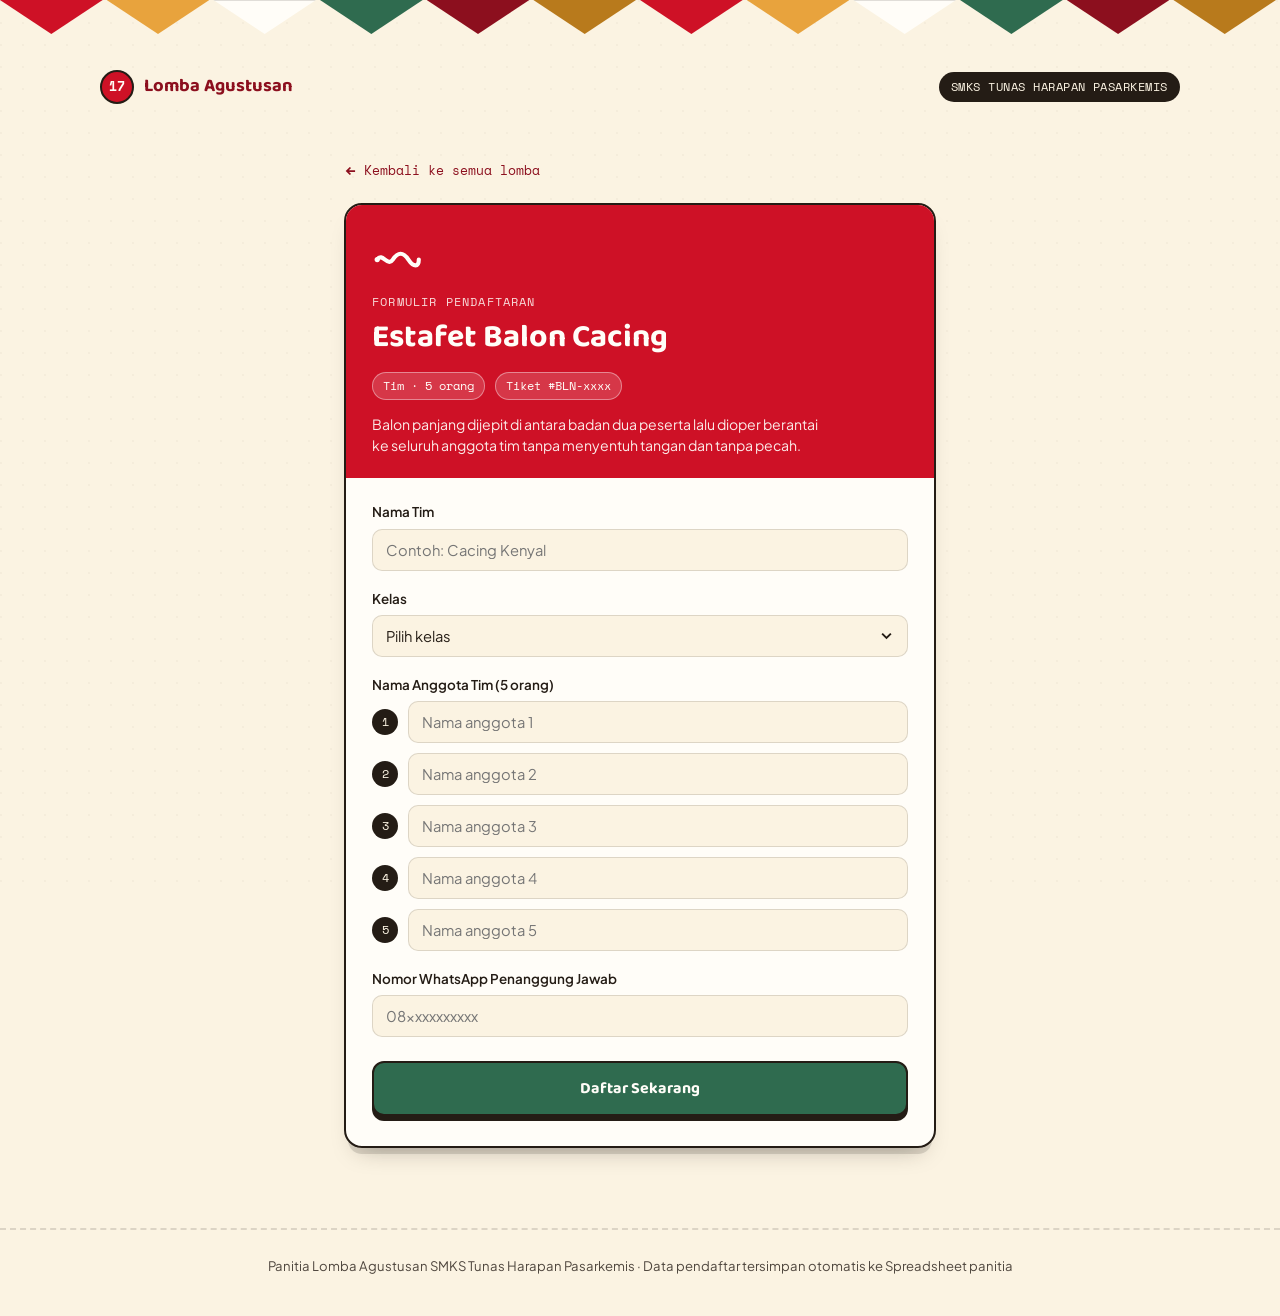
==== balon-cacing/index.html @ 1145a559 "Add files via upload" ====
<!DOCTYPE html>
<html lang="id">
<head>
<meta charset="UTF-8">
<meta name="viewport" content="width=device-width, initial-scale=1.0">
<title>Daftar Estafet Balon Cacing — Lomba Agustusan SMKS Tunas Harapan Pasarkemis</title>
<link rel="stylesheet" href="../style.css">
</head>
<body>

  <div class="bunting" aria-hidden="true">
    <span></span><span></span><span></span><span></span><span></span><span></span>
    <span></span><span></span><span></span><span></span><span></span><span></span>
  </div>

  <header class="site-header">
    <div class="wrap brand-row">
      <a href="../index.html" class="brand">
        <span class="brand-mark">17</span>
        Lomba Agustusan
      </a>
      <span class="tanggal-badge">SMKS TUNAS HARAPAN PASARKEMIS</span>
    </div>
  </header>

  <div class="form-page">
    <a href="../index.html" class="back-link">
      <svg viewBox="0 0 24 24" fill="none" stroke="currentColor" stroke-width="3"><path d="M19 12H5M11 6l-6 6 6 6"/></svg>
      Kembali ke semua lomba
    </a>

    <div class="form-card">
      <div class="kop">
        <svg class="icon-besar" viewBox="0 0 40 40" fill="none" stroke="currentColor" stroke-width="3.2" stroke-linecap="round" stroke-linejoin="round" style="color:var(--putih)">
          <path d="M4 22c4-6 8 6 12 0s8-6 12 0s8 6 8 0"/>
          <circle cx="4" cy="22" r="2" fill="currentColor" stroke="none"/>
        </svg>
        <div class="eyebrow">Formulir Pendaftaran</div>
        <h1>Estafet Balon Cacing</h1>
        <div class="meta">
          <span>Tim · 5 orang</span>
          <span>Tiket #BLN-xxxx</span>
        </div>
        <p class="cara-main">Balon panjang dijepit di antara badan dua peserta lalu dioper berantai ke seluruh anggota tim tanpa menyentuh tangan dan tanpa pecah.</p>
      </div>

      

      <form class="pendaftaran" id="form-pendaftaran">
        <div class="field">
          <label for="nama-tim">Nama Tim</label>
          <input type="text" id="nama-tim" required placeholder="Contoh: Cacing Kenyal">
        </div>

        <div class="field">
          <label for="kelas">Kelas</label>
          <select id="kelas" required>
            <option value="" disabled selected>Pilih kelas</option>
            <optgroup label="Kelas X">
              <option value="X TKR">X TKR</option>
              <option value="X MP">X MP</option>
              <option value="X TKJ">X TKJ</option>
            </optgroup>
            <optgroup label="Kelas XI">
              <option value="XI TKR">XI TKR</option>
              <option value="XI MP">XI MP</option>
              <option value="XI TKJ">XI TKJ</option>
            </optgroup>
          </select>
        </div>

        <div class="field">
          <label>Nama Anggota Tim (5 orang)</label>
          <div class="anggota-list" id="anggota-list">
            <div class="anggota-item">
              <span class="nomor">1</span>
              <input type="text" required placeholder="Nama anggota 1" id="anggota-1" class="anggota-input">
            </div>
            <div class="anggota-item">
              <span class="nomor">2</span>
              <input type="text" required placeholder="Nama anggota 2" id="anggota-2" class="anggota-input">
            </div>
            <div class="anggota-item">
              <span class="nomor">3</span>
              <input type="text" required placeholder="Nama anggota 3" id="anggota-3" class="anggota-input">
            </div>
            <div class="anggota-item">
              <span class="nomor">4</span>
              <input type="text" required placeholder="Nama anggota 4" id="anggota-4" class="anggota-input">
            </div>
            <div class="anggota-item">
              <span class="nomor">5</span>
              <input type="text" required placeholder="Nama anggota 5" id="anggota-5" class="anggota-input">
            </div>
          </div>
          <div id="peringatan-besar"></div>
        </div>

        <div class="field">
          <label for="whatsapp">Nomor WhatsApp Penanggung Jawab</label>
          <input type="tel" id="whatsapp" required placeholder="08xxxxxxxxxx">
        </div>

        <div class="form-msg" id="form-msg"></div>

        <button type="submit" class="submit-btn" id="submit-btn">Daftar Sekarang</button>
      </form>

      <div class="sukses" id="sukses">
        <div class="stempel">
          <svg viewBox="0 0 24 24" width="34" height="34" fill="none" stroke="currentColor" stroke-width="3"><path d="M5 13l4 4L19 7"/></svg>
        </div>
        <h2>Pendaftaran Berhasil!</h2>
        <p>Tim kamu sudah tercatat untuk Estafet Balon Cacing. Sampai jumpa di lapangan!</p>
        <span class="kode-tiket">Nomor tiket: <strong id="kode-tiket"></strong></span>
        <br>
        <a href="../index.html" class="kembali">← Daftar lomba lain</a>
      </div>
    </div>
  </div>

  <footer class="site-footer">
    <div class="wrap">Panitia Lomba Agustusan SMKS Tunas Harapan Pasarkemis · Data pendaftar tersimpan otomatis ke Spreadsheet panitia</div>
  </footer>

  <script src="../config.js"></script>
  <script>
    window.LOMBA = {
      namaSheet: "Estafet Balon Cacing",
      jumlahPeserta: 5,
      kodePrefix: "BLN",
      tandaiBerbadanBesar: false,
      maksBerbadanBesar: null
    };
  </script>
  <script src="../script.js"></script>
</body>
</html>
---- style.css ----
/* =========================================================
   LOMBA AGUSTUSAN — shared stylesheet
   Palette:
     --merah      #CE1126  (bendera)
     --merah-tua  #8C0F1E
     --krem       #FBF3E2  (kertas dasar)
     --putih      #FFFDF8
     --emas       #E8A33D  (medali / umbul-umbul)
     --hijau      #2F6B4F  (lapangan / status berhasil)
     --tinta      #241C15  (teks)
   Type:
     Display — 'Baloo 2' (bulat, tebal, ceria — gaya spanduk 17-an)
     Body    — 'Plus Jakarta Sans'
     Utility — 'Space Mono' (nomor tiket / badge jumlah peserta)
   ========================================================= */

@import url('https://fonts.googleapis.com/css2?family=Baloo+2:wght@500;600;700;800&family=Plus+Jakarta+Sans:wght@400;500;600;700&family=Space+Mono:wght@400;700&display=swap');

:root{
  --merah: #CE1126;
  --merah-tua: #8C0F1E;
  --krem: #FBF3E2;
  --putih: #FFFDF8;
  --emas: #E8A33D;
  --emas-tua: #B87A1C;
  --hijau: #2F6B4F;
  --tinta: #241C15;
  --tinta-soft: #241C15cc;
  --garis: #241C1524;

  --font-display: 'Baloo 2', system-ui, sans-serif;
  --font-body: 'Plus Jakarta Sans', system-ui, sans-serif;
  --font-mono: 'Space Mono', monospace;

  --radius: 18px;
  --shadow-card: 0 10px 0 -4px var(--garis), 0 14px 24px -14px rgba(36,28,20,0.35);
}

*{ box-sizing: border-box; }

html{ scroll-behavior: smooth; }

body{
  margin: 0;
  background: var(--krem);
  color: var(--tinta);
  font-family: var(--font-body);
  line-height: 1.5;
  -webkit-font-smoothing: antialiased;
}

body::before{
  /* halus tekstur kertas */
  content: "";
  position: fixed;
  inset: 0;
  pointer-events: none;
  z-index: 0;
  opacity: .5;
  background-image:
    radial-gradient(circle at 1px 1px, rgba(36,28,20,0.05) 1px, transparent 0);
  background-size: 22px 22px;
}

a{ color: inherit; }

img, svg{ display:block; max-width:100%; }

.wrap{
  position: relative;
  z-index: 1;
  max-width: 1080px;
  margin: 0 auto;
  padding: 0 24px;
}

/* -------------------- Umbul-umbul (bunting flags) -------------------- */

.bunting{
  display:flex;
  width:100%;
  height: 34px;
  overflow: hidden;
  line-height: 0;
}
.bunting span{
  flex: 1 0 34px;
  height: 34px;
  clip-path: polygon(0 0, 100% 0, 50% 100%);
  margin-right: 4px;
}
.bunting span:nth-child(6n+1){ background: var(--merah); }
.bunting span:nth-child(6n+2){ background: var(--emas); }
.bunting span:nth-child(6n+3){ background: var(--putih); border:1px solid var(--garis); border-bottom:none; }
.bunting span:nth-child(6n+4){ background: var(--hijau); }
.bunting span:nth-child(6n+5){ background: var(--merah-tua); }
.bunting span:nth-child(6n+6){ background: var(--emas-tua); }

/* -------------------- Header -------------------- */

.site-header{
  position: relative;
  z-index: 1;
  padding-top: 18px;
}
.brand-row{
  display:flex;
  align-items:center;
  justify-content:space-between;
  padding: 18px 0 26px;
  flex-wrap: wrap;
  gap: 12px;
}
.brand{
  display:flex;
  align-items:center;
  gap: 10px;
  font-family: var(--font-display);
  font-weight: 700;
  font-size: 1.15rem;
  text-decoration: none;
  color: var(--merah-tua);
}
.brand .brand-mark{
  width: 34px; height:34px;
  border-radius: 50%;
  background: var(--merah);
  display:flex; align-items:center; justify-content:center;
  color: var(--putih);
  font-family: var(--font-mono);
  font-size: .8rem;
  font-weight:700;
  border: 2px solid var(--tinta);
}
.tanggal-badge{
  font-family: var(--font-mono);
  font-size: .78rem;
  background: var(--tinta);
  color: var(--krem);
  padding: 6px 12px;
  border-radius: 999px;
  letter-spacing: .04em;
}

/* -------------------- Hero -------------------- */

.hero{
  position: relative;
  z-index: 1;
  padding: 20px 0 56px;
  text-align:center;
}
.hero .eyebrow{
  font-family: var(--font-mono);
  font-size: .82rem;
  letter-spacing: .12em;
  text-transform: uppercase;
  color: var(--merah-tua);
  display:inline-block;
  margin-bottom: 14px;
  border-bottom: 2px dashed var(--merah);
  padding-bottom: 4px;
}
.hero h1{
  font-family: var(--font-display);
  font-weight: 800;
  font-size: clamp(2.4rem, 6vw, 4.2rem);
  line-height: 1.02;
  margin: 0 0 16px;
  color: var(--merah);
  text-shadow: 3px 3px 0 var(--emas);
}
.hero h1 em{
  font-style: normal;
  color: var(--tinta);
  text-shadow: 3px 3px 0 var(--putih), 3px 3px 0 var(--merah)04;
  text-shadow: 3px 3px 0 var(--emas);
}
.hero p.lede{
  max-width: 560px;
  margin: 0 auto;
  font-size: 1.05rem;
  color: var(--tinta-soft);
}
.hero .scroll-hint{
  margin-top: 30px;
  display:inline-flex;
  align-items:center;
  gap:8px;
  font-family: var(--font-mono);
  font-size: .8rem;
  color: var(--merah-tua);
}

/* -------------------- Section label -------------------- */

.section-label{
  display:flex;
  align-items:baseline;
  gap: 12px;
  margin: 8px 0 22px;
}
.section-label h2{
  font-family: var(--font-display);
  font-size: 1.5rem;
  margin: 0;
  color: var(--tinta);
}
.section-label .count{
  font-family: var(--font-mono);
  font-size: .82rem;
  color: var(--merah-tua);
  background: var(--emas)40;
  padding: 3px 10px;
  border-radius: 999px;
}

/* -------------------- Kartu Tiket Lomba (signature element) -------------------- */

.grid-lomba{
  display:grid;
  grid-template-columns: repeat(2, 1fr);
  gap: 22px;
  padding-bottom: 70px;
  position: relative;
  z-index:1;
}

.tiket{
  display:flex;
  background: var(--putih);
  border: 2px solid var(--tinta);
  border-radius: var(--radius);
  box-shadow: var(--shadow-card);
  text-decoration:none;
  color: var(--tinta);
  overflow: hidden;
  transform: rotate(var(--tilt, 0deg));
  transition: transform .18s ease, box-shadow .18s ease;
}
.tiket:nth-child(3n+1){ --tilt: -0.6deg; }
.tiket:nth-child(3n+2){ --tilt: 0.5deg; }
.tiket:nth-child(3n+3){ --tilt: -0.3deg; }

.tiket:hover{
  transform: rotate(0deg) translateY(-4px);
  box-shadow: 0 14px 0 -4px var(--garis), 0 22px 30px -14px rgba(36,28,20,0.4);
}

.tiket .stub{
  flex: 0 0 108px;
  background: var(--merah);
  color: var(--putih);
  display:flex;
  flex-direction: column;
  align-items:center;
  justify-content:center;
  gap: 8px;
  padding: 14px 8px;
  position: relative;
}
.tiket .stub .icon{
  width: 40px; height: 40px;
}
.tiket .stub .jumlah{
  font-family: var(--font-mono);
  font-weight: 700;
  font-size: .74rem;
  text-align:center;
  letter-spacing: .02em;
  line-height: 1.25;
}
/* garis putus-putus tiket + lubang sobekan */
.tiket .perforasi{
  flex: 0 0 0;
  position: relative;
  border-left: 2px dashed var(--tinta);
}
.tiket .perforasi::before,
.tiket .perforasi::after{
  content:"";
  position:absolute;
  left: -9px;
  width: 18px; height: 18px;
  background: var(--krem);
  border: 2px solid var(--tinta);
  border-radius: 50%;
}
.tiket .perforasi::before{ top: -11px; }
.tiket .perforasi::after{ bottom: -11px; }

.tiket .info{
  flex: 1;
  padding: 16px 18px;
  display:flex;
  flex-direction:column;
  gap: 6px;
  justify-content:center;
}
.tiket .info h3{
  font-family: var(--font-display);
  font-size: 1.15rem;
  margin: 0;
  color: var(--merah-tua);
}
.tiket .info p{
  margin: 0;
  font-size: .86rem;
  color: var(--tinta-soft);
}
.tiket .info .daftar{
  margin-top: 8px;
  font-family: var(--font-mono);
  font-size: .78rem;
  font-weight: 700;
  color: var(--hijau);
  display:inline-flex;
  align-items:center;
  gap: 5px;
}
.tiket .info .daftar svg{ width: 14px; height: 14px; }

@media (max-width: 720px){
  .grid-lomba{ grid-template-columns: 1fr; }
}

/* -------------------- Footer -------------------- */

.site-footer{
  position: relative;
  z-index: 1;
  border-top: 2px dashed var(--garis);
  padding: 26px 0 40px;
  text-align:center;
  font-size: .82rem;
  color: var(--tinta-soft);
}

/* =========================================================
   HALAMAN PENDAFTARAN
   ========================================================= */

.form-page{
  max-width: 640px;
  margin: 0 auto;
  padding: 30px 24px 80px;
  position: relative;
  z-index: 1;
}

.back-link{
  display:inline-flex;
  align-items:center;
  gap: 6px;
  font-family: var(--font-mono);
  font-size: .8rem;
  color: var(--merah-tua);
  text-decoration:none;
  margin-bottom: 22px;
}
.back-link svg{ width: 14px; height:14px; }

.form-card{
  background: var(--putih);
  border: 2px solid var(--tinta);
  border-radius: var(--radius);
  box-shadow: var(--shadow-card);
  overflow: hidden;
}

.form-card .kop{
  background: var(--merah);
  color: var(--putih);
  padding: 26px 26px 22px;
  position: relative;
}
.form-card .kop .icon-besar{
  width: 52px; height: 52px;
  margin-bottom: 10px;
}
.form-card .kop .eyebrow{
  font-family: var(--font-mono);
  font-size: .74rem;
  letter-spacing: .1em;
  text-transform: uppercase;
  opacity: .85;
}
.form-card .kop h1{
  font-family: var(--font-display);
  font-size: clamp(1.5rem, 4vw, 2rem);
  margin: 4px 0 10px;
}
.form-card .kop .meta{
  display:flex;
  gap: 10px;
  flex-wrap: wrap;
}
.form-card .kop .meta span{
  font-family: var(--font-mono);
  font-size: .74rem;
  background: rgba(255,255,255,0.16);
  border: 1px solid rgba(255,255,255,0.4);
  padding: 4px 10px;
  border-radius: 999px;
}

.form-card .kop .cara-main{
  margin: 14px 0 0;
  font-size: .88rem;
  color: var(--putih);
  opacity: .92;
  max-width: 46ch;
}

.hint-box{
  margin: 16px 26px 0;
  background: var(--emas)26;
  border: 1.5px dashed var(--emas-tua);
  border-radius: 12px;
  padding: 12px 14px;
  font-size: .84rem;
  color: var(--merah-tua);
  display:flex;
  gap: 10px;
  align-items:flex-start;
}
.hint-box svg{ flex:0 0 18px; width:18px; height:18px; margin-top:1px; }

form.pendaftaran{
  padding: 24px 26px 30px;
  display:flex;
  flex-direction:column;
  gap: 18px;
}

.field label{
  display:block;
  font-size: .84rem;
  font-weight: 600;
  margin-bottom: 6px;
  color: var(--tinta);
}
.field .ket{
  font-weight: 400;
  color: var(--tinta-soft);
  font-size: .78rem;
}
.field input[type="text"],
.field input[type="tel"],
.field select{
  width: 100%;
  padding: 11px 13px;
  border: 1.5px solid var(--garis);
  border-radius: 10px;
  font-family: var(--font-body);
  font-size: .92rem;
  background: var(--krem);
  color: var(--tinta);
}
.field select{
  appearance: none;
  -webkit-appearance: none;
  background-image: url("data:image/svg+xml;utf8,<svg xmlns='http://www.w3.org/2000/svg' viewBox='0 0 24 24' fill='none' stroke='%23241C15' stroke-width='3'><path d='M5 9l7 7 7-7'/></svg>");
  background-repeat: no-repeat;
  background-position: right 13px center;
  background-size: 15px;
  padding-right: 36px;
}
.field input:focus,
.field select:focus{
  outline: none;
  border-color: var(--merah);
  box-shadow: 0 0 0 3px #CE112626;
}

.anggota-list{
  display:flex;
  flex-direction:column;
  gap: 10px;
}
.anggota-item{
  display:flex;
  align-items:center;
  gap: 10px;
}
.anggota-item .nomor{
  flex: 0 0 26px;
  height: 26px;
  border-radius: 50%;
  background: var(--tinta);
  color: var(--krem);
  font-family: var(--font-mono);
  font-size: .72rem;
  display:flex;
  align-items:center;
  justify-content:center;
}
.anggota-item input[type="text"]{ flex: 1; }
.anggota-item .besar-toggle{
  flex: 0 0 auto;
  display:flex;
  align-items:center;
  gap: 5px;
  font-size: .72rem;
  color: var(--tinta-soft);
  font-family: var(--font-mono);
  white-space: nowrap;
}

#peringatan-besar{
  font-size: .8rem;
  font-family: var(--font-mono);
  color: var(--merah-tua);
  display:none;
}
#peringatan-besar.show{ display:block; }

.submit-btn{
  margin-top: 6px;
  border: 2px solid var(--tinta);
  background: var(--hijau);
  color: var(--putih);
  font-family: var(--font-display);
  font-weight: 700;
  font-size: 1rem;
  padding: 13px 20px;
  border-radius: 12px;
  cursor: pointer;
  box-shadow: 0 5px 0 var(--tinta);
  transition: transform .1s ease, box-shadow .1s ease;
}
.submit-btn:hover{ transform: translateY(2px); box-shadow: 0 3px 0 var(--tinta); }
.submit-btn:active{ transform: translateY(5px); box-shadow: 0 0 0 var(--tinta); }
.submit-btn:disabled{ opacity: .6; cursor: progress; }

.form-msg{
  font-size: .84rem;
  font-family: var(--font-mono);
  padding: 10px 12px;
  border-radius: 10px;
  display:none;
}
.form-msg.show{ display:block; }
.form-msg.error{ background:#CE112618; color: var(--merah-tua); border: 1px solid #CE112640; }

.sukses{
  padding: 40px 26px 46px;
  text-align:center;
  display:none;
}
.sukses.show{ display:block; }
.sukses .stempel{
  width: 76px; height: 76px;
  margin: 0 auto 16px;
  border-radius: 50%;
  border: 3px solid var(--hijau);
  color: var(--hijau);
  display:flex; align-items:center; justify-content:center;
  transform: rotate(-8deg);
}
.sukses h2{
  font-family: var(--font-display);
  color: var(--hijau);
  margin: 0 0 8px;
}
.sukses p{ color: var(--tinta-soft); margin: 0 0 20px; }
.sukses .kode-tiket{
  display:inline-block;
  font-family: var(--font-mono);
  background: var(--tinta);
  color: var(--krem);
  padding: 8px 16px;
  border-radius: 999px;
  font-size: .82rem;
  margin-bottom: 20px;
}
.sukses a.kembali{
  display:inline-block;
  font-family: var(--font-mono);
  font-size: .84rem;
  color: var(--merah-tua);
  text-decoration: underline;
}
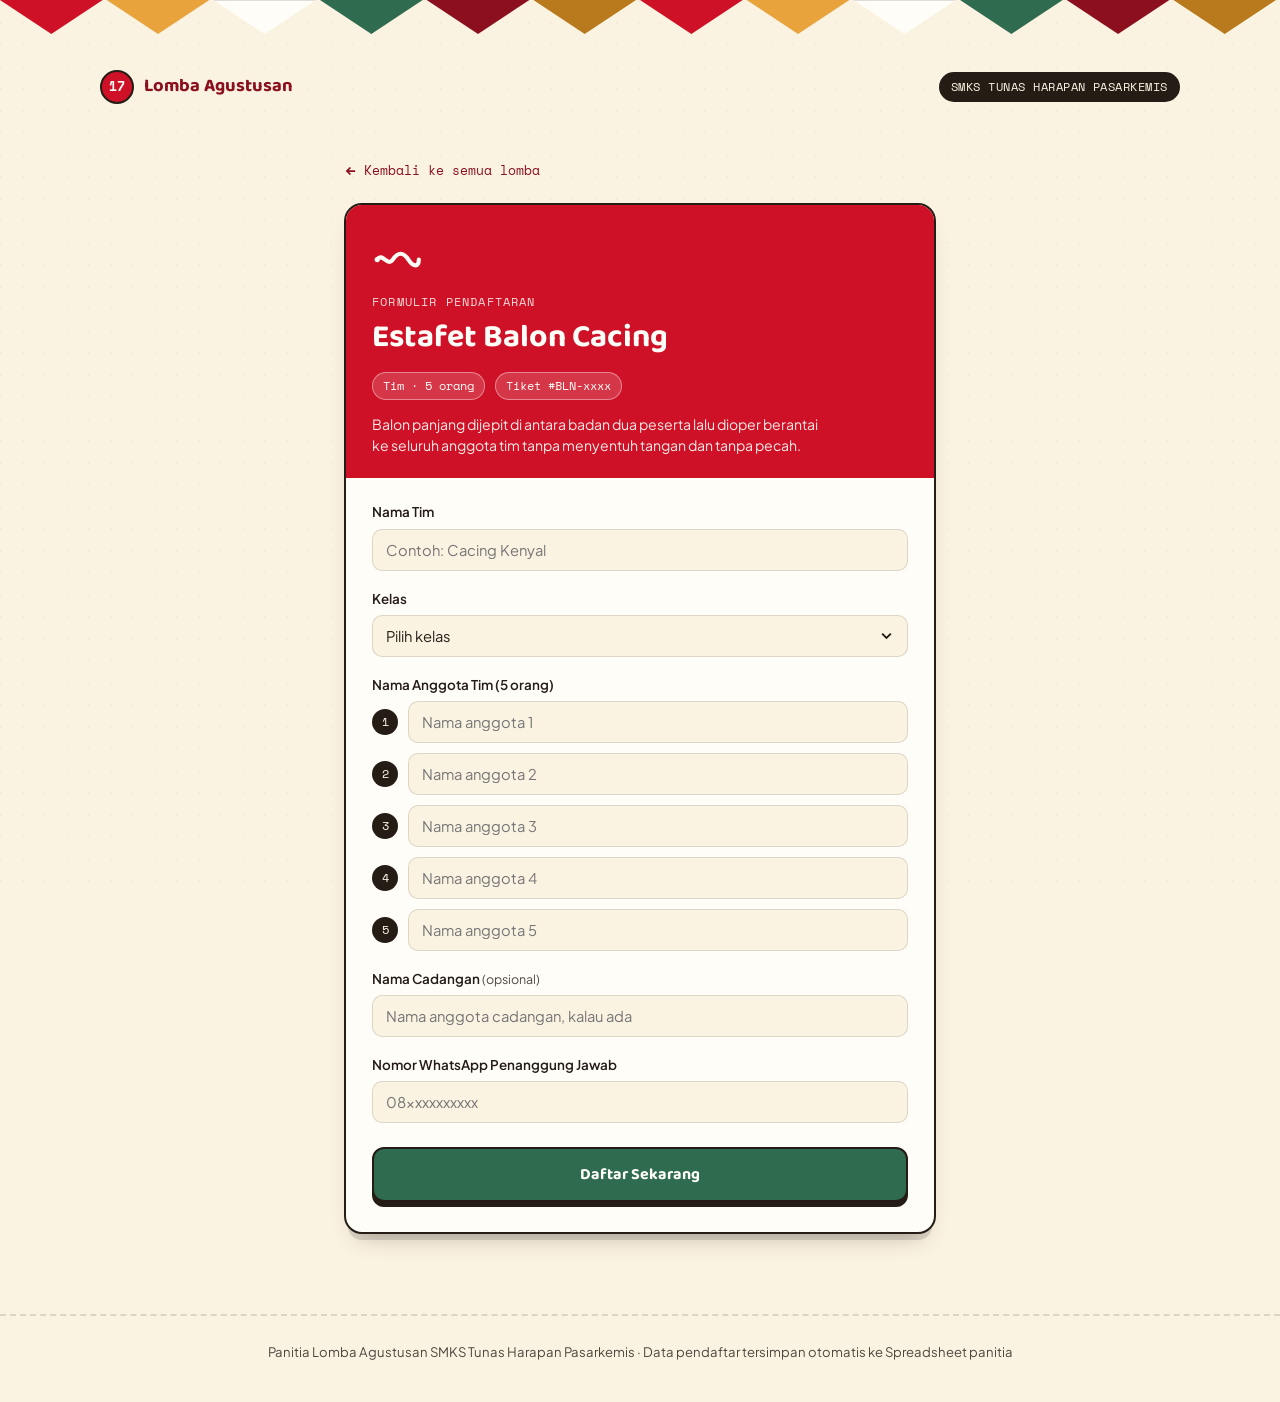
==== commit 7d729f95: "Add optional field for backup member name" ====
--- a/balon-cacing/index.html
+++ b/balon-cacing/index.html
@@ -95,7 +95,10 @@
           </div>
           <div id="peringatan-besar"></div>
         </div>
-
+        <div class="field">
+            <label for="cadangan">Nama Cadangan <span class="ket">(opsional)</span></label>
+            <input type="text" id="cadangan" placeholder="Nama anggota cadangan, kalau ada">
+        </div>
         <div class="field">
           <label for="whatsapp">Nomor WhatsApp Penanggung Jawab</label>
           <input type="tel" id="whatsapp" required placeholder="08xxxxxxxxxx">
--- a/style.css
+++ b/style.css
@@ -24,6 +24,7 @@
   --emas: #E8A33D;
   --emas-tua: #B87A1C;
   --hijau: #2F6B4F;
+  --hijau-tua: #1E4835;
   --tinta: #241C15;
   --tinta-soft: #241C15cc;
   --garis: #241C1524;
@@ -324,6 +325,87 @@
   .grid-lomba{ grid-template-columns: 1fr; }
 }
 
+/* -------------------- Tiket Featured (Lomba Perorangan / Berpasangan) -------------------- */
+
+.tiket-featured{
+  display:flex;
+  position: relative;
+  margin-bottom: 4px;
+  border-width: 2.5px;
+  transform: none !important;
+  box-shadow: 0 12px 0 -4px var(--garis), 0 20px 30px -16px rgba(36,28,20,0.4);
+}
+.tiket-featured:hover{
+  transform: translateY(-4px) !important;
+}
+.tiket-featured .stub-emas{
+  flex: 0 0 168px;
+  background: linear-gradient(155deg, var(--emas), var(--emas-tua));
+}
+.tiket-featured .stub-hijau{
+  flex: 0 0 168px;
+  background: linear-gradient(155deg, var(--hijau), var(--hijau-tua));
+}
+.tiket-featured .icon-lg{
+  width: 58px; height: 58px;
+}
+.tiket-featured .jumlah-emas{
+  font-size: .92rem;
+  color: var(--tinta);
+}
+.tiket-featured .jumlah-hijau{
+  font-size: .92rem;
+  color: var(--putih);
+}
+.tiket-featured .perforasi-emas::before,
+.tiket-featured .perforasi-emas::after,
+.tiket-featured .perforasi-hijau::before,
+.tiket-featured .perforasi-hijau::after{
+  display: none;
+}
+.tiket-featured .info-featured{
+  padding: 22px 26px;
+  justify-content:center;
+  gap: 8px;
+}
+.tiket-featured .info-featured h3{
+  font-size: 1.5rem;
+}
+.tiket-featured .info-featured p{
+  font-size: .95rem;
+  max-width: 60ch;
+}
+.tiket-featured .info-featured .daftar{
+  font-size: .85rem;
+  margin-top: 4px;
+}
+
+/* pita generik dipakai kartu featured mana pun (solo, berpasangan, dst) */
+.pita-fitur{
+  position: absolute;
+  top: 0;
+  left: 0;
+  color: var(--krem);
+  font-family: var(--font-mono);
+  font-size: .72rem;
+  font-weight: 700;
+  padding: 6px 14px 6px 12px;
+  /* kiri-atas & kanan-atas ikut lengkung kartu, kanan-bawah melengkung besar, kiri-bawah lurus menyatu ke tepi */
+  border-radius: 0 var(--radius) 999px 0;
+  border: 2px solid var(--tinta);
+  border-left: none;
+  border-top: none;
+  z-index: 2;
+}
+.pita-fitur.pita-emas{ background: var(--tinta); }
+.pita-fitur.pita-hijau{ background: var(--hijau-tua); }
+
+@media (max-width: 640px){
+  .tiket-featured{ flex-direction: column; }
+  .tiket-featured .stub-emas,
+  .tiket-featured .stub-hijau{ flex-basis: auto; flex-direction: row; padding: 16px; }
+}
+
 /* -------------------- Footer -------------------- */
 
 .site-footer{
@@ -374,6 +456,7 @@
   padding: 26px 26px 22px;
   position: relative;
 }
+.form-card .kop.kop-hijau{ background: var(--hijau); }
 .form-card .kop .icon-besar{
   width: 52px; height: 52px;
   margin-bottom: 10px;
@@ -447,6 +530,7 @@
 }
 .field input[type="text"],
 .field input[type="tel"],
+.field input[type="url"],
 .field select{
   width: 100%;
   padding: 11px 13px;
@@ -457,6 +541,15 @@
   background: var(--krem);
   color: var(--tinta);
 }
+.field input[type="file"]{
+  width: 100%;
+  font-family: var(--font-body);
+  font-size: .84rem;
+  padding: 9px 4px;
+  background: var(--krem);
+  border: 1.5px dashed var(--garis);
+  border-radius: 10px;
+}
 .field select{
   appearance: none;
   -webkit-appearance: none;
@@ -471,6 +564,22 @@
   outline: none;
   border-color: var(--merah);
   box-shadow: 0 0 0 3px #CE112626;
+}
+
+.atau-pemisah{
+  display:flex;
+  align-items:center;
+  gap: 10px;
+  font-family: var(--font-mono);
+  font-size: .74rem;
+  color: var(--tinta-soft);
+  margin: 4px 0;
+}
+.atau-pemisah::before, .atau-pemisah::after{
+  content:"";
+  flex:1;
+  height: 1px;
+  background: var(--garis);
 }
 
 .anggota-list{
